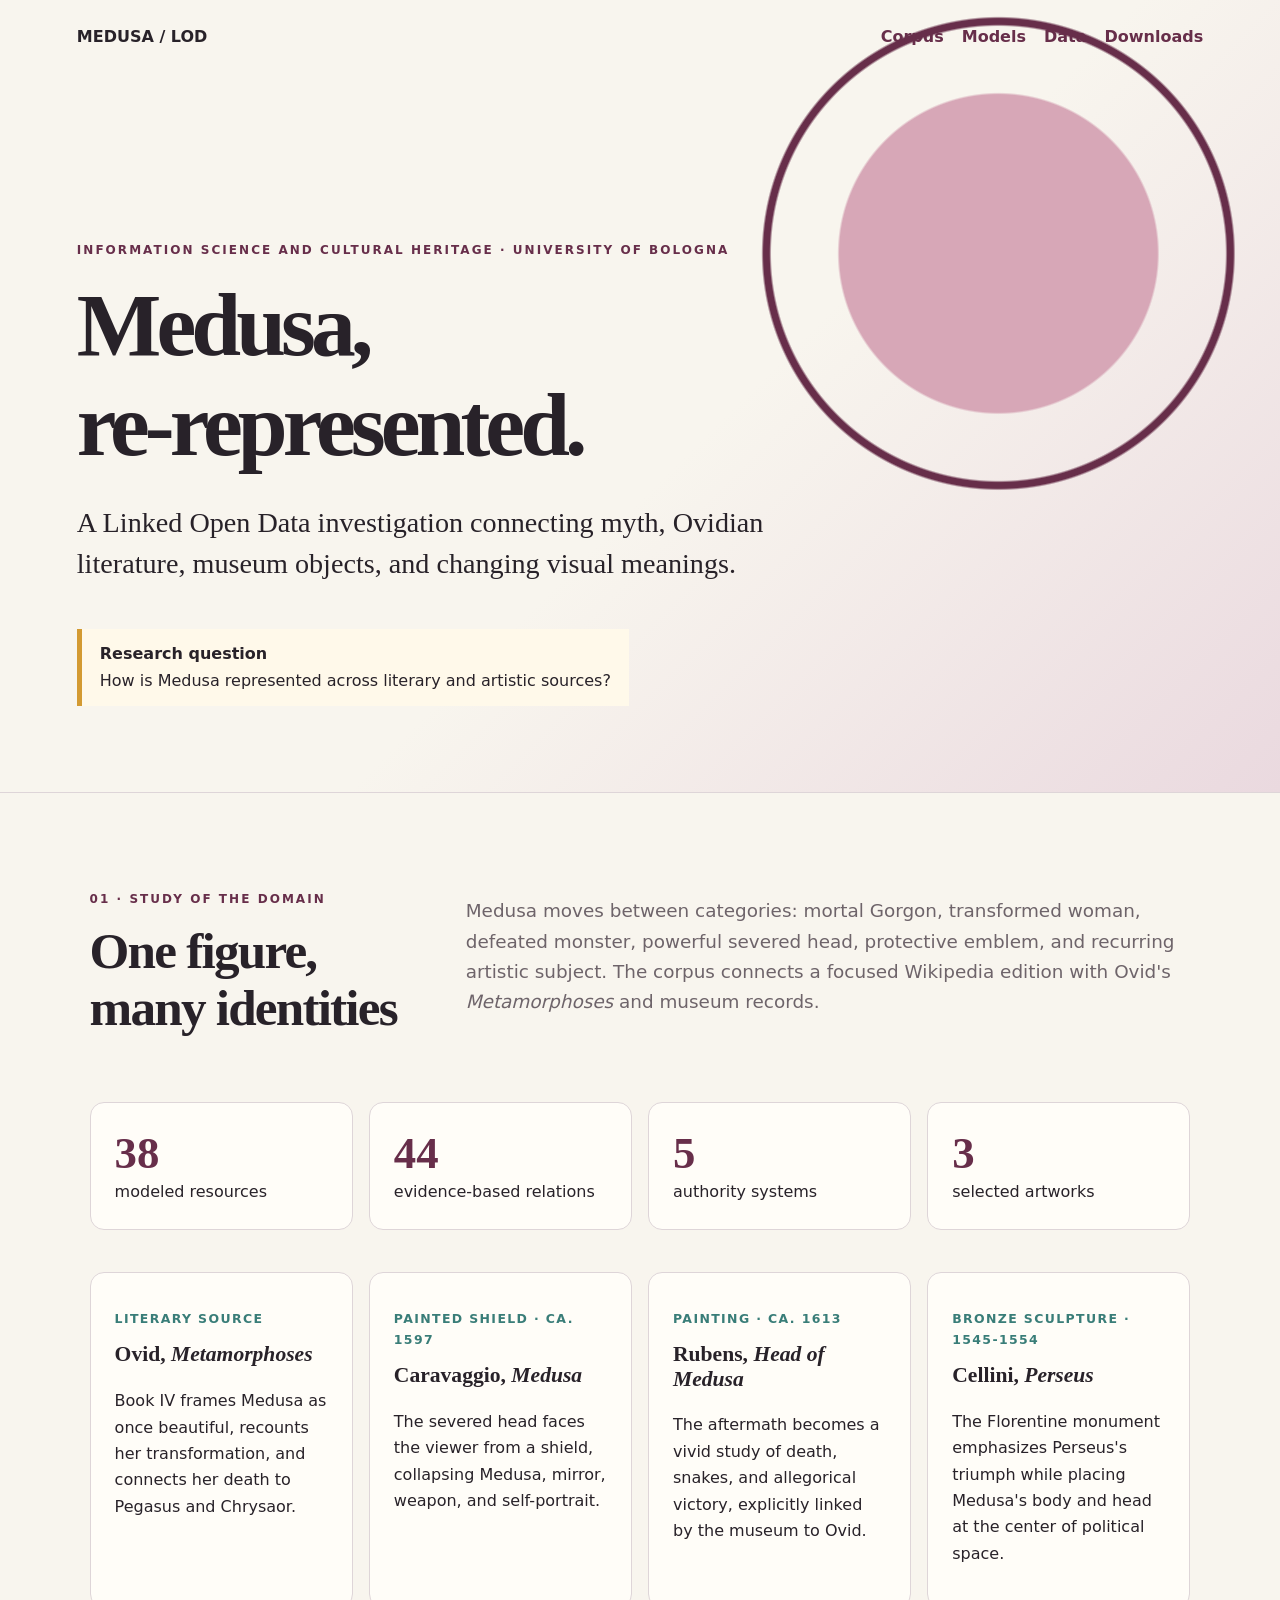
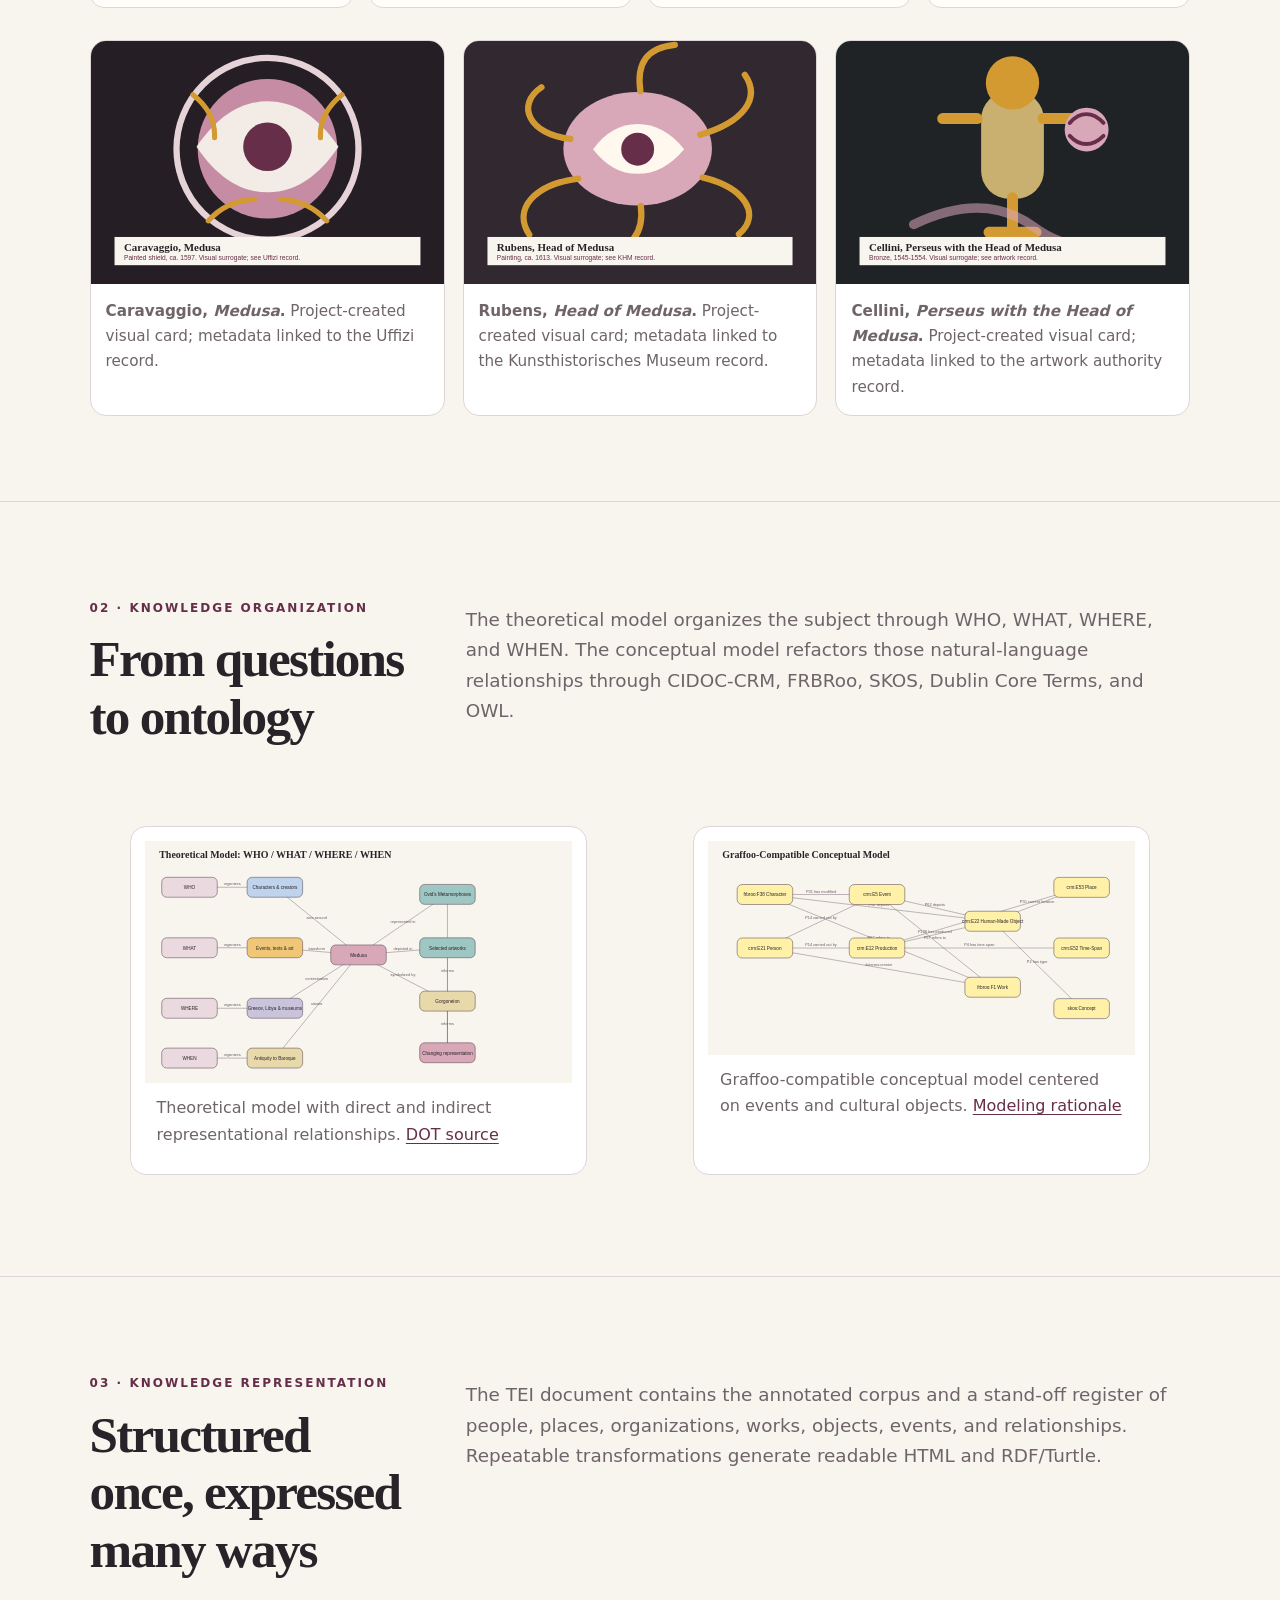
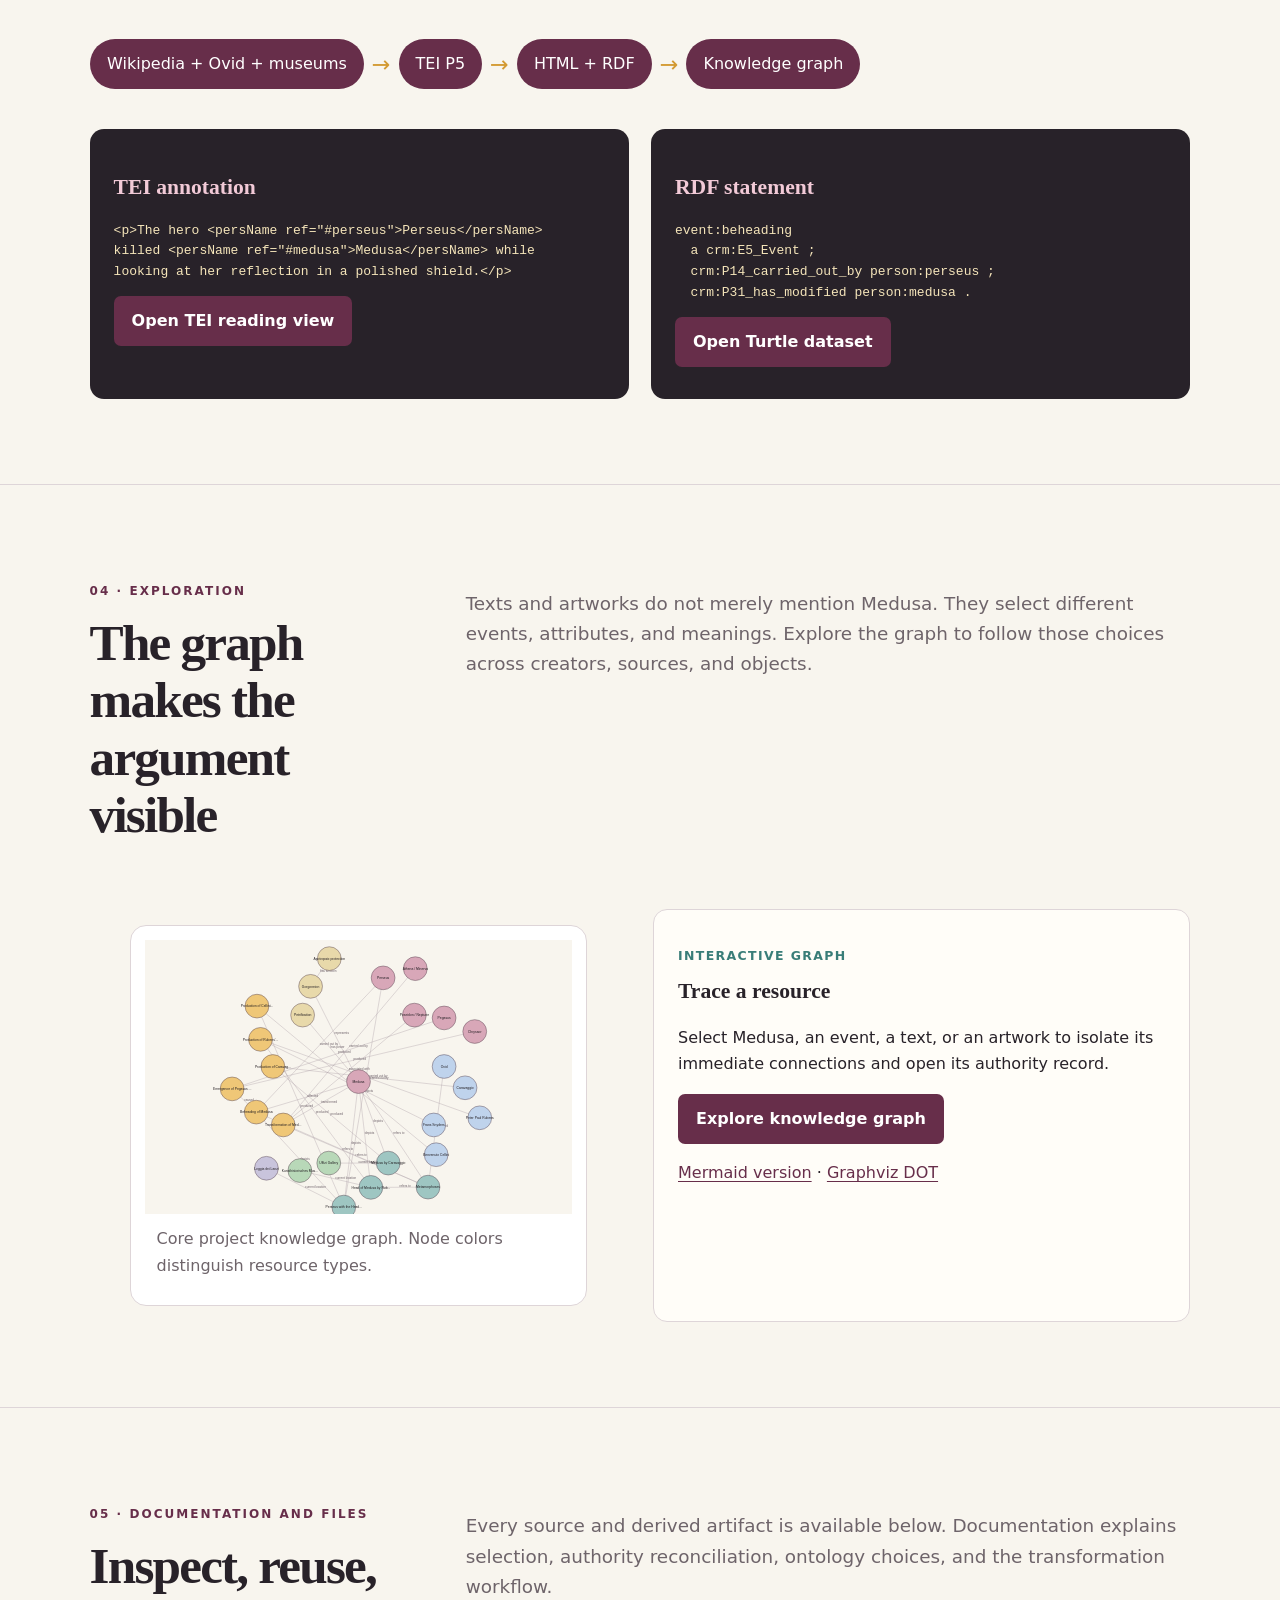
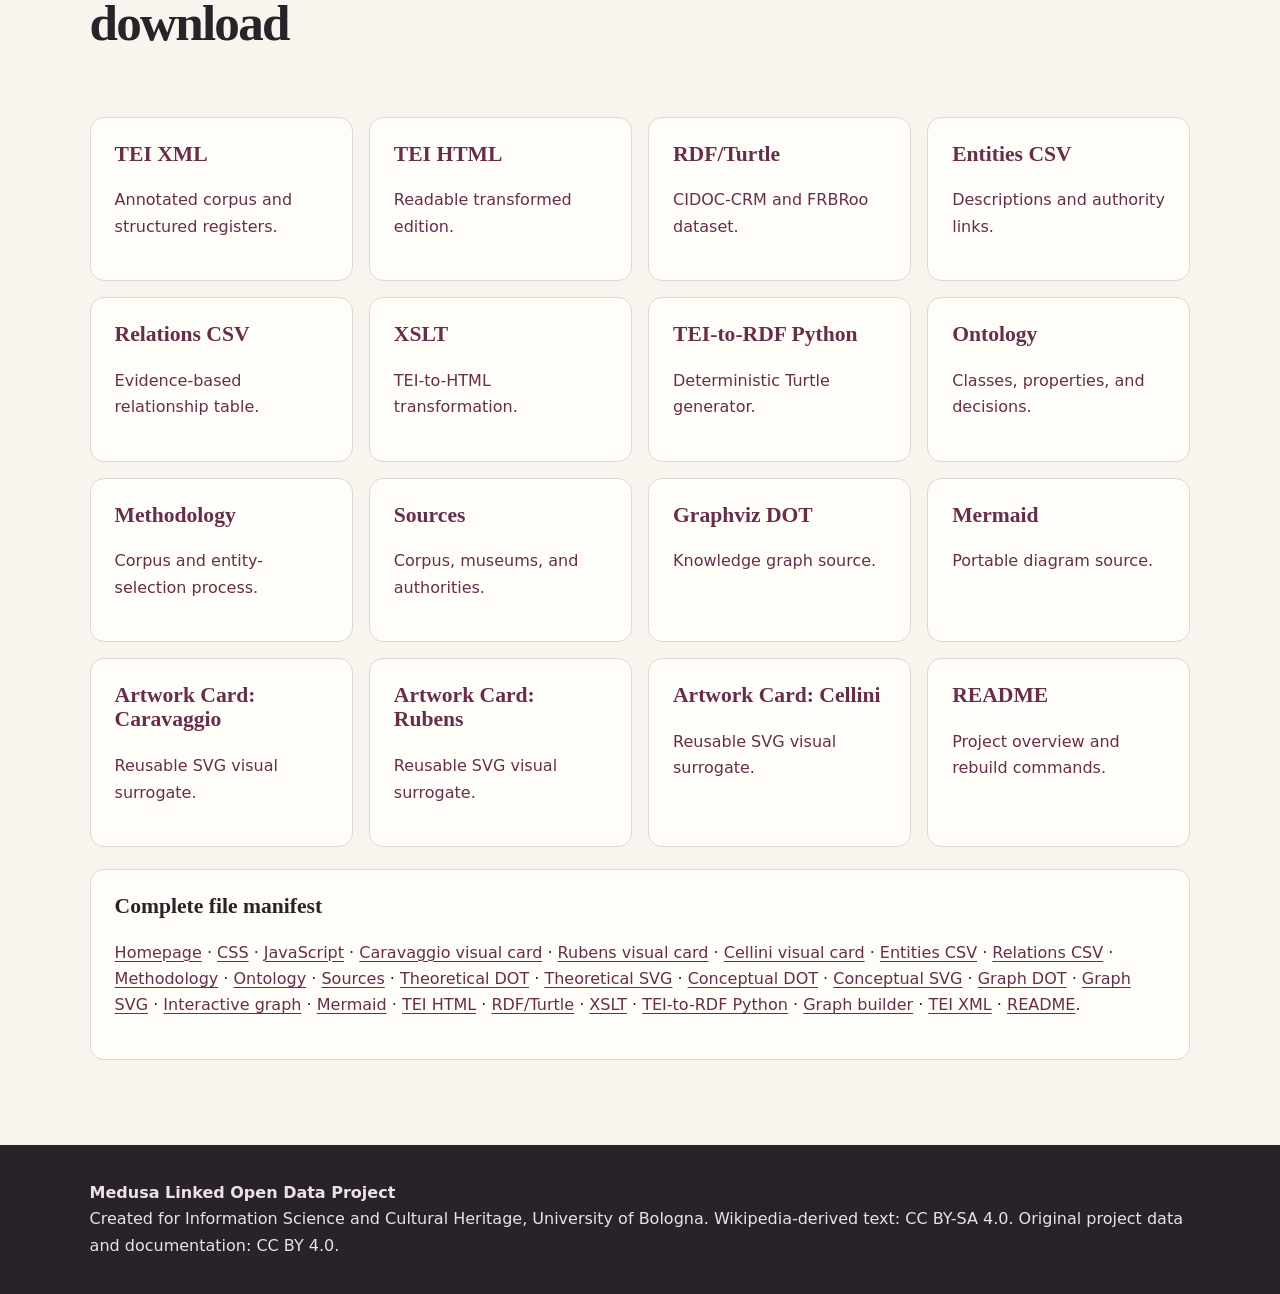
==== index.html @ 639ff709 "Medusa Project" ====
<!doctype html>
<html lang="en">
<head><meta charset="utf-8"><meta name="viewport" content="width=device-width,initial-scale=1"><meta name="description" content="A TEI and Linked Open Data study of Medusa across literature and art"><title>Medusa | A Linked Open Data Project</title><link rel="stylesheet" href="assets/css/style.css"><style>@media(max-width:850px){.hero{background:linear-gradient(135deg,#f8f5ee 58%,#ead9df)!important}}</style></head>
<body>
<header class="hero">
  <div class="topbar"><strong>MEDUSA / LOD</strong><nav><a href="#corpus">Corpus</a><a href="#models">Models</a><a href="#data">Data</a><a href="#downloads">Downloads</a></nav></div>
  <div class="hero-copy"><p class="eyebrow">Information Science and Cultural Heritage · University of Bologna</p><h1>Medusa,<br>re-represented.</h1><p class="lede">A Linked Open Data investigation connecting myth, Ovidian literature, museum objects, and changing visual meanings.</p><p class="research"><strong>Research question</strong><br>How is Medusa represented across literary and artistic sources?</p></div>
</header>
<main>
<section id="corpus">
  <div class="section-head"><div><p class="eyebrow">01 · Study of the domain</p><h2>One figure, many identities</h2></div><p>Medusa moves between categories: mortal Gorgon, transformed woman, defeated monster, powerful severed head, protective emblem, and recurring artistic subject. The corpus connects a focused Wikipedia edition with Ovid's <em>Metamorphoses</em> and museum records.</p></div>
  <div class="stats"><div class="stat"><strong data-count="38">38</strong>modeled resources</div><div class="stat"><strong data-count="44">44</strong>evidence-based relations</div><div class="stat"><strong data-count="5">5</strong>authority systems</div><div class="stat"><strong data-count="3">3</strong>selected artworks</div></div>
  <div class="cards">
    <article class="card"><p class="type">Literary source</p><h3>Ovid, <em>Metamorphoses</em></h3><p>Book IV frames Medusa as once beautiful, recounts her transformation, and connects her death to Pegasus and Chrysaor.</p></article>
    <article class="card"><p class="type">Painted shield · ca. 1597</p><h3>Caravaggio, <em>Medusa</em></h3><p>The severed head faces the viewer from a shield, collapsing Medusa, mirror, weapon, and self-portrait.</p></article>
    <article class="card"><p class="type">Painting · ca. 1613</p><h3>Rubens, <em>Head of Medusa</em></h3><p>The aftermath becomes a vivid study of death, snakes, and allegorical victory, explicitly linked by the museum to Ovid.</p></article>
    <article class="card"><p class="type">Bronze sculpture · 1545-1554</p><h3>Cellini, <em>Perseus</em></h3><p>The Florentine monument emphasizes Perseus's triumph while placing Medusa's body and head at the center of political space.</p></article>
  </div>
  <div class="gallery">
    <figure><img src="assets/images/caravaggio-medusa-card.svg" alt="Visual record card for Caravaggio's Medusa"><figcaption><strong>Caravaggio, <em>Medusa</em>.</strong> Project-created visual card; metadata linked to the Uffizi record.</figcaption></figure>
    <figure><img src="assets/images/rubens-medusa-card.svg" alt="Visual record card for Rubens' Head of Medusa"><figcaption><strong>Rubens, <em>Head of Medusa</em>.</strong> Project-created visual card; metadata linked to the Kunsthistorisches Museum record.</figcaption></figure>
    <figure><img src="assets/images/cellini-perseus-card.svg" alt="Visual record card for Cellini's Perseus"><figcaption><strong>Cellini, <em>Perseus with the Head of Medusa</em>.</strong> Project-created visual card; metadata linked to the artwork authority record.</figcaption></figure>
  </div>
</section>
<section id="models">
  <div class="section-head"><div><p class="eyebrow">02 · Knowledge organization</p><h2>From questions to ontology</h2></div><p>The theoretical model organizes the subject through WHO, WHAT, WHERE, and WHEN. The conceptual model refactors those natural-language relationships through CIDOC-CRM, FRBRoo, SKOS, Dublin Core Terms, and OWL.</p></div>
  <div class="model-grid"><figure class="model"><img src="graphs/theoretical-model.svg" alt="Theoretical model"><figcaption>Theoretical model with direct and indirect representational relationships. <a href="graphs/theoretical-model.dot">DOT source</a></figcaption></figure><figure class="model"><img src="graphs/conceptual-model.svg" alt="Conceptual model"><figcaption>Graffoo-compatible conceptual model centered on events and cultural objects. <a href="docs/ontology.md">Modeling rationale</a></figcaption></figure></div>
</section>
<section id="data">
  <div class="section-head"><div><p class="eyebrow">03 · Knowledge representation</p><h2>Structured once, expressed many ways</h2></div><p>The TEI document contains the annotated corpus and a stand-off register of people, places, organizations, works, objects, events, and relationships. Repeatable transformations generate readable HTML and RDF/Turtle.</p></div>
  <div class="pipeline"><span>Wikipedia + Ovid + museums</span><i>→</i><span>TEI P5</span><i>→</i><span>HTML + RDF</span><i>→</i><span>Knowledge graph</span></div>
  <div class="viewer-grid"><article class="viewer"><h3>TEI annotation</h3><pre>&lt;p&gt;The hero &lt;persName ref="#perseus"&gt;Perseus&lt;/persName&gt;
killed &lt;persName ref="#medusa"&gt;Medusa&lt;/persName&gt; while
looking at her reflection in a polished shield.&lt;/p&gt;</pre><a class="cta" href="html/medusa.html">Open TEI reading view</a></article><article class="viewer"><h3>RDF statement</h3><pre>event:beheading
  a crm:E5_Event ;
  crm:P14_carried_out_by person:perseus ;
  crm:P31_has_modified person:medusa .</pre><a class="cta" href="rdf/medusa.ttl">Open Turtle dataset</a></article></div>
</section>
<section id="graph">
  <div class="section-head"><div><p class="eyebrow">04 · Exploration</p><h2>The graph makes the argument visible</h2></div><p>Texts and artworks do not merely mention Medusa. They select different events, attributes, and meanings. Explore the graph to follow those choices across creators, sources, and objects.</p></div>
  <div class="model-grid"><figure class="model"><img src="graphs/graph.svg" alt="Medusa project knowledge graph"><figcaption>Core project knowledge graph. Node colors distinguish resource types.</figcaption></figure><div class="card"><p class="type">Interactive graph</p><h3>Trace a resource</h3><p>Select Medusa, an event, a text, or an artwork to isolate its immediate connections and open its authority record.</p><a class="cta" href="graphs/graph.html">Explore knowledge graph</a><p><a href="graphs/mermaid.md">Mermaid version</a> · <a href="graphs/graph.dot">Graphviz DOT</a></p></div></div>
</section>
<section id="downloads">
  <div class="section-head"><div><p class="eyebrow">05 · Documentation and files</p><h2>Inspect, reuse, download</h2></div><p>Every source and derived artifact is available below. Documentation explains selection, authority reconciliation, ontology choices, and the transformation workflow.</p></div>
  <div class="downloads">
    <a class="download" href="xml/medusa.xml"><h3>TEI XML</h3><p>Annotated corpus and structured registers.</p></a>
    <a class="download" href="html/medusa.html"><h3>TEI HTML</h3><p>Readable transformed edition.</p></a>
    <a class="download" href="rdf/medusa.ttl"><h3>RDF/Turtle</h3><p>CIDOC-CRM and FRBRoo dataset.</p></a>
    <a class="download" href="data/entities.csv"><h3>Entities CSV</h3><p>Descriptions and authority links.</p></a>
    <a class="download" href="data/relations.csv"><h3>Relations CSV</h3><p>Evidence-based relationship table.</p></a>
    <a class="download" href="scripts/tei2html.xsl"><h3>XSLT</h3><p>TEI-to-HTML transformation.</p></a>
    <a class="download" href="scripts/tei2rdf.py"><h3>TEI-to-RDF Python</h3><p>Deterministic Turtle generator.</p></a>
    <a class="download" href="docs/ontology.md"><h3>Ontology</h3><p>Classes, properties, and decisions.</p></a>
    <a class="download" href="docs/methodology.md"><h3>Methodology</h3><p>Corpus and entity-selection process.</p></a>
    <a class="download" href="docs/sources.md"><h3>Sources</h3><p>Corpus, museums, and authorities.</p></a>
    <a class="download" href="graphs/graph.dot"><h3>Graphviz DOT</h3><p>Knowledge graph source.</p></a>
    <a class="download" href="graphs/mermaid.md"><h3>Mermaid</h3><p>Portable diagram source.</p></a>
    <a class="download" href="assets/images/caravaggio-medusa-card.svg"><h3>Artwork Card: Caravaggio</h3><p>Reusable SVG visual surrogate.</p></a>
    <a class="download" href="assets/images/rubens-medusa-card.svg"><h3>Artwork Card: Rubens</h3><p>Reusable SVG visual surrogate.</p></a>
    <a class="download" href="assets/images/cellini-perseus-card.svg"><h3>Artwork Card: Cellini</h3><p>Reusable SVG visual surrogate.</p></a>
    <a class="download" href="README.md"><h3>README</h3><p>Project overview and rebuild commands.</p></a>
  </div>
  <div class="card" style="max-width:1250px;margin:22px auto 0"><h3>Complete file manifest</h3><p>
    <a href="index.html">Homepage</a> ·
    <a href="assets/css/style.css">CSS</a> ·
    <a href="assets/js/site.js">JavaScript</a> ·
    <a href="assets/images/caravaggio-medusa-card.svg">Caravaggio visual card</a> ·
    <a href="assets/images/rubens-medusa-card.svg">Rubens visual card</a> ·
    <a href="assets/images/cellini-perseus-card.svg">Cellini visual card</a> ·
    <a href="data/entities.csv">Entities CSV</a> ·
    <a href="data/relations.csv">Relations CSV</a> ·
    <a href="docs/methodology.md">Methodology</a> ·
    <a href="docs/ontology.md">Ontology</a> ·
    <a href="docs/sources.md">Sources</a> ·
    <a href="graphs/theoretical-model.dot">Theoretical DOT</a> ·
    <a href="graphs/theoretical-model.svg">Theoretical SVG</a> ·
    <a href="graphs/conceptual-model.dot">Conceptual DOT</a> ·
    <a href="graphs/conceptual-model.svg">Conceptual SVG</a> ·
    <a href="graphs/graph.dot">Graph DOT</a> ·
    <a href="graphs/graph.svg">Graph SVG</a> ·
    <a href="graphs/graph.html">Interactive graph</a> ·
    <a href="graphs/mermaid.md">Mermaid</a> ·
    <a href="html/medusa.html">TEI HTML</a> ·
    <a href="rdf/medusa.ttl">RDF/Turtle</a> ·
    <a href="scripts/tei2html.xsl">XSLT</a> ·
    <a href="scripts/tei2rdf.py">TEI-to-RDF Python</a> ·
    <a href="scripts/build_graphs.py">Graph builder</a> ·
    <a href="xml/medusa.xml">TEI XML</a> ·
    <a href="README.md">README</a>.
  </p></div>
</section>
</main>
<footer><strong>Medusa Linked Open Data Project</strong><br>Created for Information Science and Cultural Heritage, University of Bologna. Wikipedia-derived text: CC BY-SA 4.0. Original project data and documentation: CC BY 4.0.</footer>
<script src="assets/js/site.js"></script>
</body></html>
---- assets/css/style.css ----
:root{--ink:#282229;--paper:#f8f5ee;--card:#fffdf8;--wine:#672e4a;--rose:#d8a7b8;--teal:#397d78;--gold:#d39a32;--line:#ded5d8;--muted:#6e646a}
*{box-sizing:border-box}html{scroll-behavior:smooth}body{margin:0;color:var(--ink);background:var(--paper);font:16px/1.65 system-ui,-apple-system,BlinkMacSystemFont,"Segoe UI",sans-serif}a{color:var(--wine);text-decoration-thickness:1px;text-underline-offset:3px}h1,h2,h3{font-family:Georgia,serif;line-height:1.12}h1{font-size:clamp(2.7rem,7vw,6.8rem);letter-spacing:-.055em;margin:.15em 0}h2{font-size:clamp(2rem,4vw,3.4rem);letter-spacing:-.035em;margin:0 0 .45em}h3{font-size:1.35rem}.eyebrow{text-transform:uppercase;letter-spacing:.17em;font-weight:750;font-size:.75rem;color:var(--wine)}
.hero{min-height:88vh;padding:24px max(24px,6vw) 70px;background:radial-gradient(circle at 78% 32%,#d7a7b7 0 14%,transparent 14.2%),radial-gradient(circle at 78% 32%,transparent 0 20%,#672e4a 20.2% 20.7%,transparent 20.9%),linear-gradient(135deg,#f8f5ee 55%,#ead9df);display:grid;grid-template-rows:auto 1fr}.topbar{display:flex;justify-content:space-between;gap:20px;align-items:center}.topbar nav{display:flex;gap:18px;flex-wrap:wrap}.topbar a{text-decoration:none;font-weight:650}.hero-copy{max-width:950px;align-self:end}.lede{font:clamp(1.15rem,2.2vw,1.8rem)/1.45 Georgia,serif;max-width:760px}.research{display:inline-block;border-left:5px solid var(--gold);padding:12px 18px;background:#fff9ea;max-width:720px}
main>section{padding:85px max(24px,7vw);border-top:1px solid var(--line)}.section-head{display:grid;grid-template-columns:minmax(180px,.45fr) 1fr;gap:50px;align-items:start;max-width:1250px;margin:auto}.section-head>p{font-size:1.15rem;color:var(--muted);max-width:720px}.stats,.cards,.downloads{display:grid;grid-template-columns:repeat(auto-fit,minmax(210px,1fr));gap:16px;max-width:1250px;margin:42px auto 0}.stat,.card,.download{background:var(--card);border:1px solid var(--line);padding:24px;border-radius:14px}.stat strong{display:block;font:700 2.8rem Georgia,serif;color:var(--wine)}.card h3,.download h3{margin-top:0}.card .type{color:var(--teal);font-weight:700;font-size:.78rem;text-transform:uppercase;letter-spacing:.11em}.download{text-decoration:none;transition:.2s transform,.2s border-color}.download:hover{transform:translateY(-3px);border-color:var(--wine)}
.gallery{display:grid;grid-template-columns:repeat(auto-fit,minmax(260px,1fr));gap:18px;max-width:1250px;margin:32px auto 0}.gallery figure{margin:0;background:white;border:1px solid var(--line);border-radius:16px;overflow:hidden}.gallery img{display:block;width:100%;height:auto}.gallery figcaption{padding:15px;color:var(--muted);font-size:.95rem}.model-grid{display:grid;grid-template-columns:1fr 1fr;gap:26px;max-width:1400px;margin:42px auto 0}.model{background:white;border:1px solid var(--line);padding:14px;border-radius:16px}.model img{display:block;width:100%;height:auto}.model figcaption{padding:12px;color:var(--muted)}.pipeline{display:flex;gap:8px;align-items:center;flex-wrap:wrap;max-width:1100px;margin:38px auto}.pipeline span{padding:12px 17px;background:var(--wine);color:white;border-radius:100px}.pipeline i{color:var(--gold);font-style:normal;font-size:1.4rem}
.viewer-grid{display:grid;grid-template-columns:1fr 1fr;gap:22px;max-width:1250px;margin:40px auto 0}.viewer{background:#282229;color:#f9f1f4;border-radius:14px;padding:24px;overflow:auto;min-height:270px}.viewer h3{color:#f2cad7}.viewer code,.viewer pre{font:13px/1.6 ui-monospace,SFMono-Regular,Menlo,monospace;white-space:pre-wrap;color:#f5e5ba}.cta{background:var(--wine);color:white!important;text-decoration:none;padding:12px 18px;border-radius:7px;display:inline-block;font-weight:700}.cta:hover{background:#4e2138}
footer{padding:35px max(24px,7vw);background:#282229;color:#eee0e6}.subhero,.graph-header{padding:32px max(24px,7vw);background:#ead9df}.subhero h1,.graph-header h1{font-size:clamp(2.5rem,6vw,5.5rem)}.reading{max-width:900px;margin:auto;padding:50px 24px}.reading article{margin:50px 0}.reading p{font-family:Georgia,serif;font-size:1.16rem}.legend{background:white;padding:16px;border:1px solid var(--line);border-radius:12px}.tag,.entity{padding:.1em .34em;border-radius:4px;text-decoration:none}.person{background:#e9cbd6}.place{background:#ddd8ec}.org{background:#d4ead4}.work{background:#d2e8e6}blockquote{margin:30px 0;padding:22px 28px;background:#fff9ea;border-left:5px solid var(--gold);font:1.25rem Georgia,serif}blockquote cite{display:block;margin-top:10px;font:14px system-ui;color:var(--muted)}
.graph-page{overflow-x:hidden}.graph-header h1{margin:.2em 0}.graph-header button{border:0;background:var(--wine);color:white;padding:10px 18px;border-radius:8px;font-weight:700}.graph-layout{display:grid;grid-template-columns:minmax(0,1fr) 310px;gap:0;min-height:70vh}.graph-canvas{overflow:auto;background:#f8f5ee}.graph-canvas svg{min-width:900px;width:100%;height:auto}#details{padding:26px;background:white;border-left:1px solid var(--line)}#details h2{font-size:2rem}
@media(max-width:850px){.topbar{align-items:flex-start;flex-direction:column}.hero{min-height:75vh;background:linear-gradient(135deg,#f8f5ee 58%,#ead9df)}.hero-copy{padding-top:42px}h1{font-size:clamp(2.8rem,15vw,4.2rem)}.section-head,.model-grid,.viewer-grid,.graph-layout{grid-template-columns:1fr}.graph-layout #details{border-left:0;border-top:1px solid var(--line)}main>section{padding-top:58px;padding-bottom:58px}}
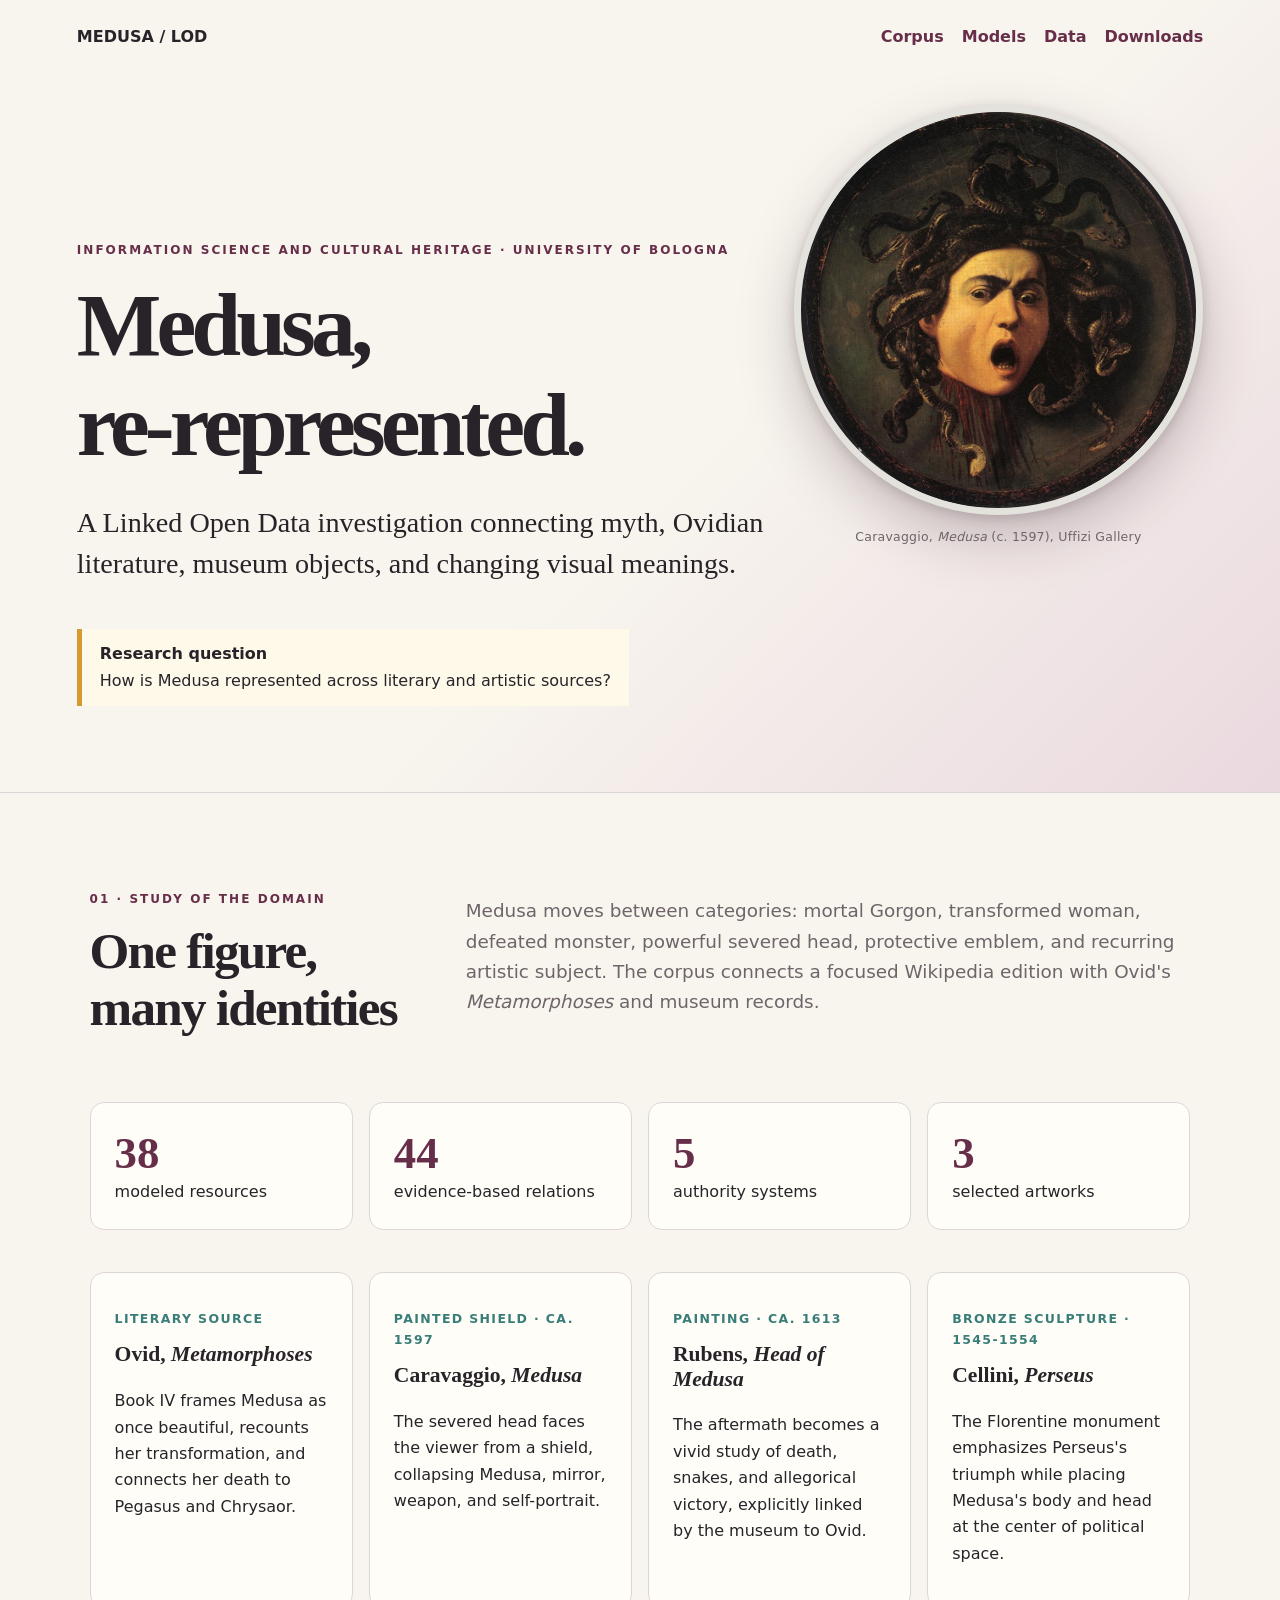
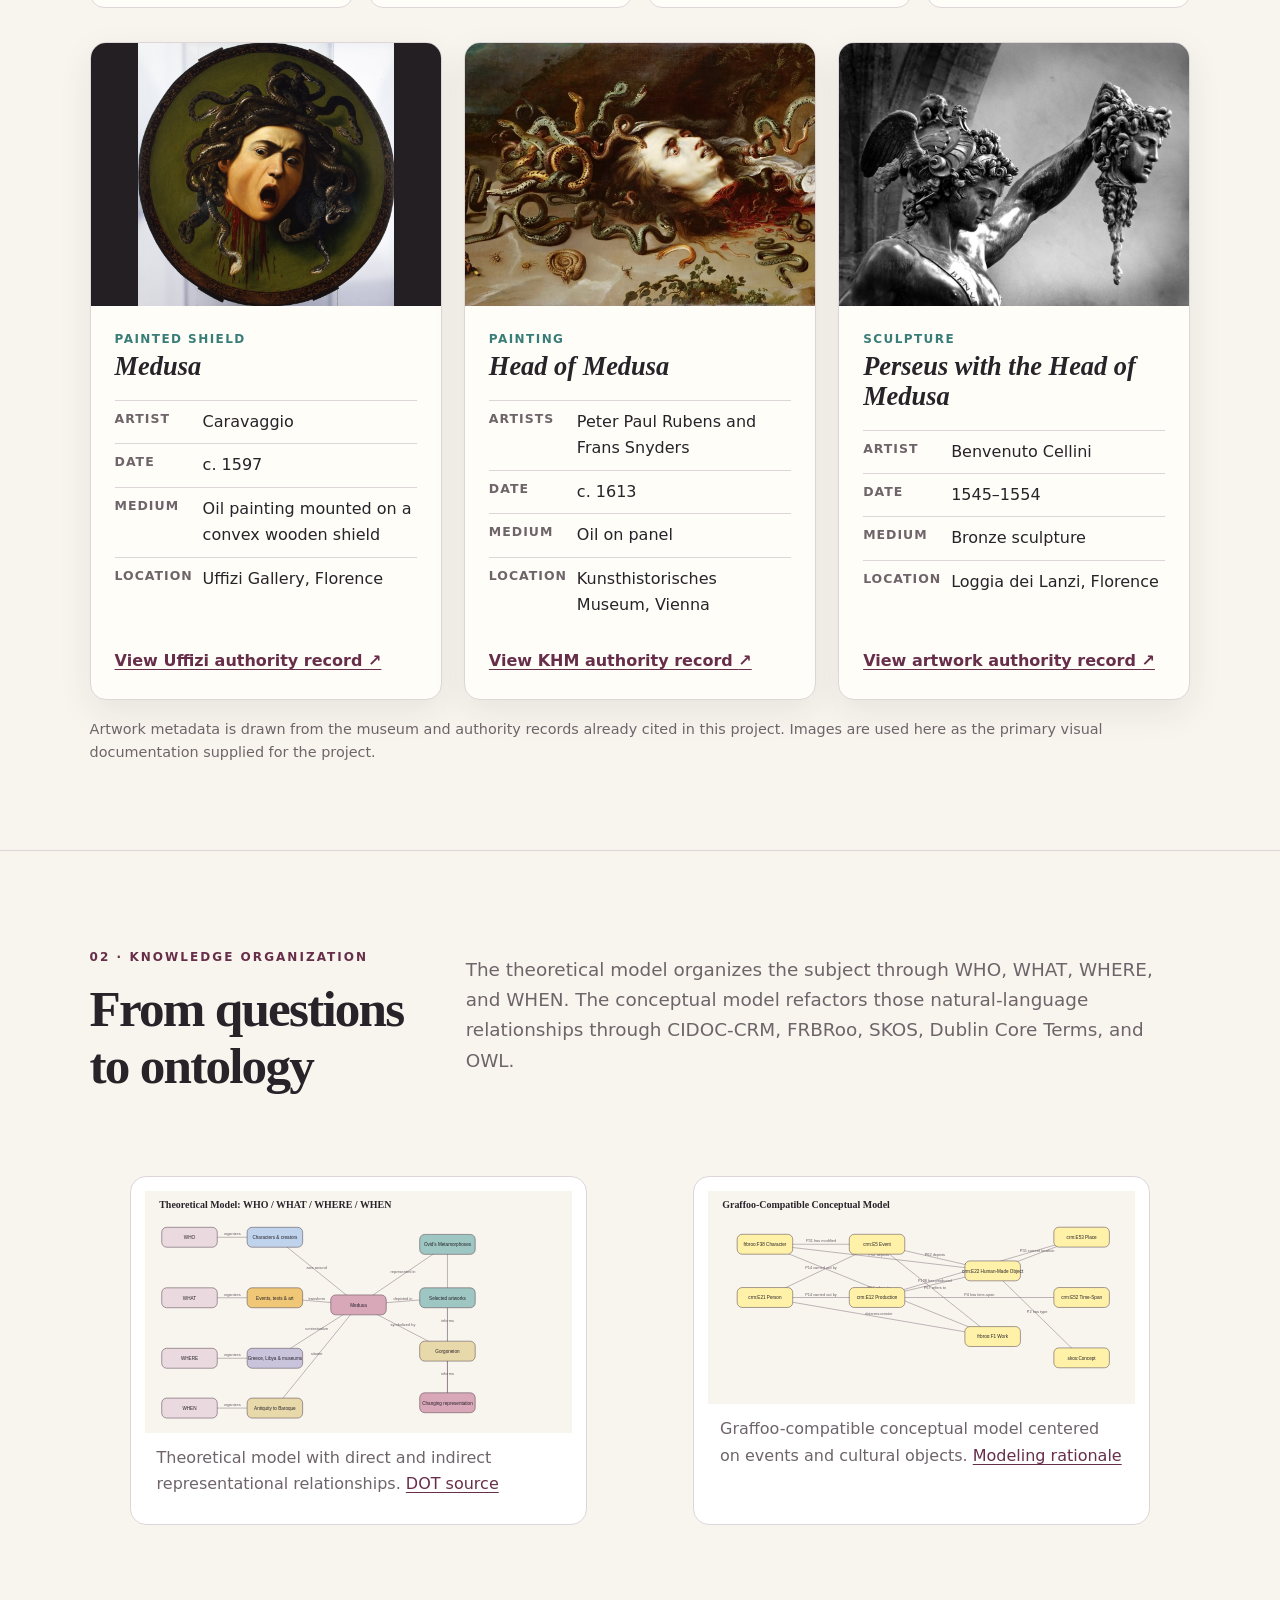
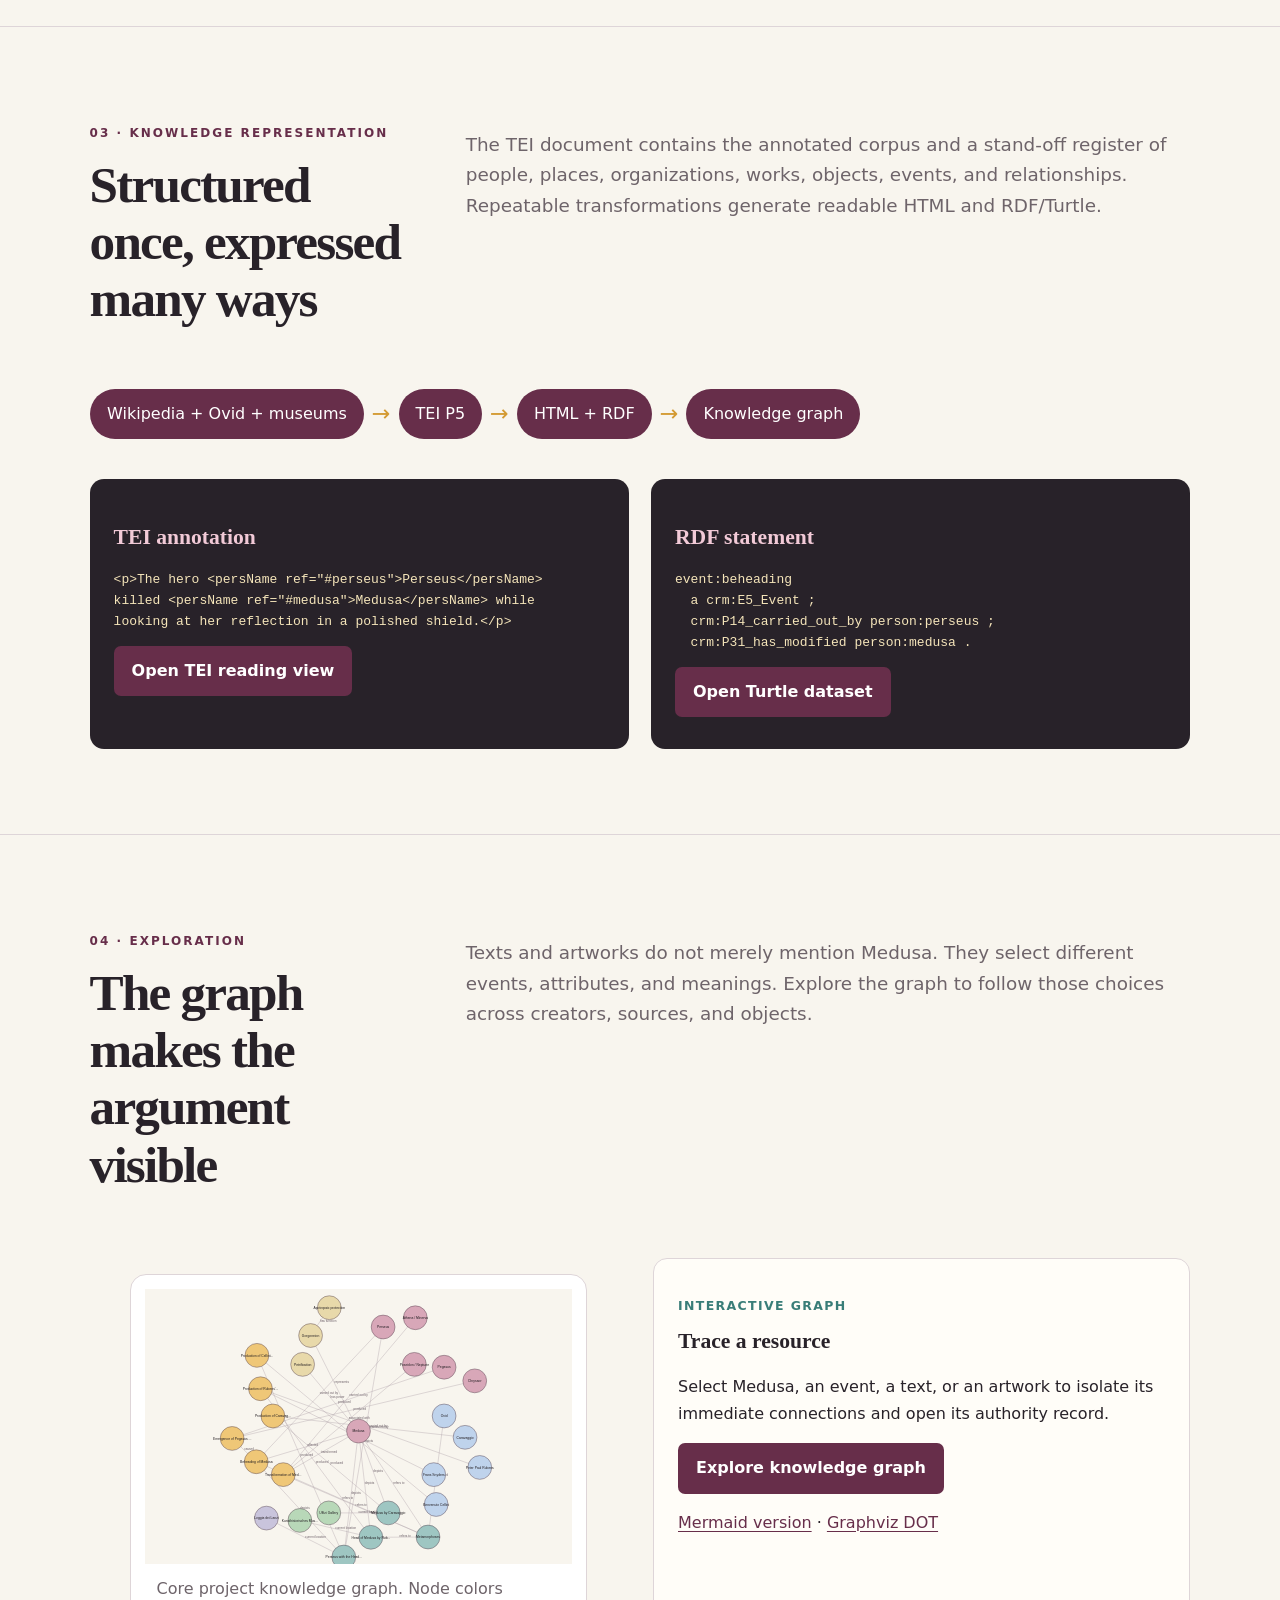
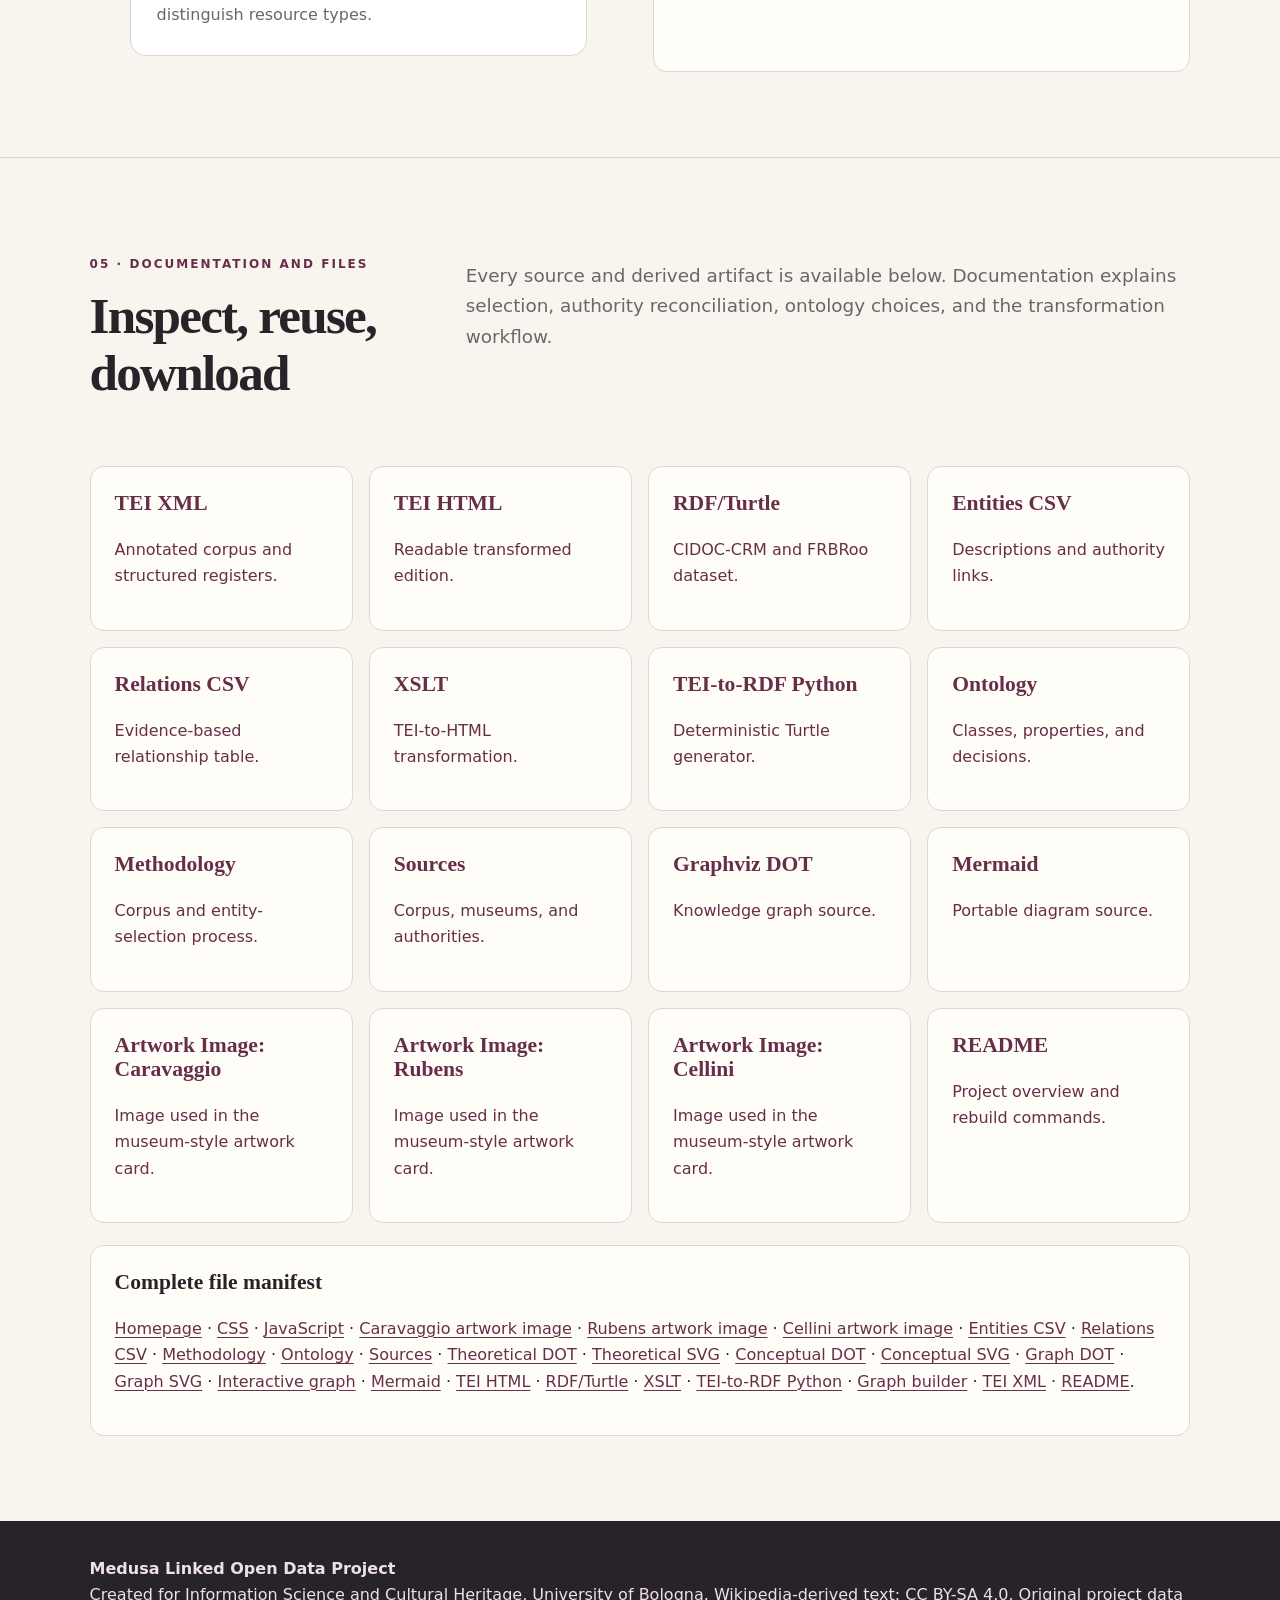
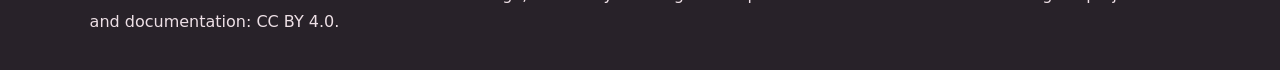
==== commit 2e26c591: "Add files via upload" ====
--- a/index.html
+++ b/index.html
@@ -1,10 +1,14 @@
 <!doctype html>
 <html lang="en">
-<head><meta charset="utf-8"><meta name="viewport" content="width=device-width,initial-scale=1"><meta name="description" content="A TEI and Linked Open Data study of Medusa across literature and art"><title>Medusa | A Linked Open Data Project</title><link rel="stylesheet" href="assets/css/style.css"><style>@media(max-width:850px){.hero{background:linear-gradient(135deg,#f8f5ee 58%,#ead9df)!important}}</style></head>
+<head><meta charset="utf-8"><meta name="viewport" content="width=device-width,initial-scale=1"><meta name="description" content="A TEI and Linked Open Data study of Medusa across literature and art"><title>Medusa | A Linked Open Data Project</title><link rel="stylesheet" href="assets/css/style.css"></head>
 <body>
 <header class="hero">
   <div class="topbar"><strong>MEDUSA / LOD</strong><nav><a href="#corpus">Corpus</a><a href="#models">Models</a><a href="#data">Data</a><a href="#downloads">Downloads</a></nav></div>
   <div class="hero-copy"><p class="eyebrow">Information Science and Cultural Heritage · University of Bologna</p><h1>Medusa,<br>re-represented.</h1><p class="lede">A Linked Open Data investigation connecting myth, Ovidian literature, museum objects, and changing visual meanings.</p><p class="research"><strong>Research question</strong><br>How is Medusa represented across literary and artistic sources?</p></div>
+  <figure class="hero-artwork">
+    <div class="hero-artwork-frame"><img src="assets/images/caravaggio-medusa-hero.png" alt="Caravaggio's Medusa, painted on a circular shield"></div>
+    <figcaption>Caravaggio, <em>Medusa</em> (c. 1597), Uffizi Gallery</figcaption>
+  </figure>
 </header>
 <main>
 <section id="corpus">
@@ -16,11 +20,51 @@
     <article class="card"><p class="type">Painting · ca. 1613</p><h3>Rubens, <em>Head of Medusa</em></h3><p>The aftermath becomes a vivid study of death, snakes, and allegorical victory, explicitly linked by the museum to Ovid.</p></article>
     <article class="card"><p class="type">Bronze sculpture · 1545-1554</p><h3>Cellini, <em>Perseus</em></h3><p>The Florentine monument emphasizes Perseus's triumph while placing Medusa's body and head at the center of political space.</p></article>
   </div>
-  <div class="gallery">
-    <figure><img src="assets/images/caravaggio-medusa-card.svg" alt="Visual record card for Caravaggio's Medusa"><figcaption><strong>Caravaggio, <em>Medusa</em>.</strong> Project-created visual card; metadata linked to the Uffizi record.</figcaption></figure>
-    <figure><img src="assets/images/rubens-medusa-card.svg" alt="Visual record card for Rubens' Head of Medusa"><figcaption><strong>Rubens, <em>Head of Medusa</em>.</strong> Project-created visual card; metadata linked to the Kunsthistorisches Museum record.</figcaption></figure>
-    <figure><img src="assets/images/cellini-perseus-card.svg" alt="Visual record card for Cellini's Perseus"><figcaption><strong>Cellini, <em>Perseus with the Head of Medusa</em>.</strong> Project-created visual card; metadata linked to the artwork authority record.</figcaption></figure>
+  <div class="artwork-gallery" aria-label="Selected artworks">
+    <article class="artwork-card">
+      <div class="artwork-image artwork-image-portrait"><img src="assets/images/caravaggio-medusa.jpg" alt="Caravaggio's Medusa painted on a shield" loading="lazy"></div>
+      <div class="artwork-meta">
+        <p class="type">Painted shield</p>
+        <h3><em>Medusa</em></h3>
+        <dl>
+          <div><dt>Artist</dt><dd>Caravaggio</dd></div>
+          <div><dt>Date</dt><dd>c. 1597</dd></div>
+          <div><dt>Medium</dt><dd>Oil painting mounted on a convex wooden shield</dd></div>
+          <div><dt>Location</dt><dd>Uffizi Gallery, Florence</dd></div>
+        </dl>
+        <a class="record-link" href="https://www.uffizi.it/en/artworks/medusa" target="_blank" rel="noopener">View Uffizi authority record <span aria-hidden="true">↗</span></a>
+      </div>
+    </article>
+    <article class="artwork-card">
+      <div class="artwork-image artwork-image-landscape"><img src="assets/images/rubens-head-of-medusa.jpg" alt="Head of Medusa by Peter Paul Rubens and Frans Snyders" loading="lazy"></div>
+      <div class="artwork-meta">
+        <p class="type">Painting</p>
+        <h3><em>Head of Medusa</em></h3>
+        <dl>
+          <div><dt>Artists</dt><dd>Peter Paul Rubens and Frans Snyders</dd></div>
+          <div><dt>Date</dt><dd>c. 1613</dd></div>
+          <div><dt>Medium</dt><dd>Oil on panel</dd></div>
+          <div><dt>Location</dt><dd>Kunsthistorisches Museum, Vienna</dd></div>
+        </dl>
+        <a class="record-link" href="https://www.khm.at/kunstwerke/haupt-der-medusa-1626" target="_blank" rel="noopener">View KHM authority record <span aria-hidden="true">↗</span></a>
+      </div>
+    </article>
+    <article class="artwork-card">
+      <div class="artwork-image artwork-image-landscape"><img src="assets/images/cellini-perseus-medusa.jpg" alt="Benvenuto Cellini's Perseus holding the head of Medusa" loading="lazy"></div>
+      <div class="artwork-meta">
+        <p class="type">Sculpture</p>
+        <h3><em>Perseus with the Head of Medusa</em></h3>
+        <dl>
+          <div><dt>Artist</dt><dd>Benvenuto Cellini</dd></div>
+          <div><dt>Date</dt><dd>1545–1554</dd></div>
+          <div><dt>Medium</dt><dd>Bronze sculpture</dd></div>
+          <div><dt>Location</dt><dd>Loggia dei Lanzi, Florence</dd></div>
+        </dl>
+        <a class="record-link" href="https://www.wikidata.org/entity/Q1451651" target="_blank" rel="noopener">View artwork authority record <span aria-hidden="true">↗</span></a>
+      </div>
+    </article>
   </div>
+  <p class="metadata-note">Artwork metadata is drawn from the museum and authority records already cited in this project. Images are used here as the primary visual documentation supplied for the project.</p>
 </section>
 <section id="models">
   <div class="section-head"><div><p class="eyebrow">02 · Knowledge organization</p><h2>From questions to ontology</h2></div><p>The theoretical model organizes the subject through WHO, WHAT, WHERE, and WHEN. The conceptual model refactors those natural-language relationships through CIDOC-CRM, FRBRoo, SKOS, Dublin Core Terms, and OWL.</p></div>
@@ -55,18 +99,18 @@
     <a class="download" href="docs/sources.md"><h3>Sources</h3><p>Corpus, museums, and authorities.</p></a>
     <a class="download" href="graphs/graph.dot"><h3>Graphviz DOT</h3><p>Knowledge graph source.</p></a>
     <a class="download" href="graphs/mermaid.md"><h3>Mermaid</h3><p>Portable diagram source.</p></a>
-    <a class="download" href="assets/images/caravaggio-medusa-card.svg"><h3>Artwork Card: Caravaggio</h3><p>Reusable SVG visual surrogate.</p></a>
-    <a class="download" href="assets/images/rubens-medusa-card.svg"><h3>Artwork Card: Rubens</h3><p>Reusable SVG visual surrogate.</p></a>
-    <a class="download" href="assets/images/cellini-perseus-card.svg"><h3>Artwork Card: Cellini</h3><p>Reusable SVG visual surrogate.</p></a>
+    <a class="download" href="assets/images/caravaggio-medusa.jpg"><h3>Artwork Image: Caravaggio</h3><p>Image used in the museum-style artwork card.</p></a>
+    <a class="download" href="assets/images/rubens-head-of-medusa.jpg"><h3>Artwork Image: Rubens</h3><p>Image used in the museum-style artwork card.</p></a>
+    <a class="download" href="assets/images/cellini-perseus-medusa.jpg"><h3>Artwork Image: Cellini</h3><p>Image used in the museum-style artwork card.</p></a>
     <a class="download" href="README.md"><h3>README</h3><p>Project overview and rebuild commands.</p></a>
   </div>
   <div class="card" style="max-width:1250px;margin:22px auto 0"><h3>Complete file manifest</h3><p>
     <a href="index.html">Homepage</a> ·
     <a href="assets/css/style.css">CSS</a> ·
     <a href="assets/js/site.js">JavaScript</a> ·
-    <a href="assets/images/caravaggio-medusa-card.svg">Caravaggio visual card</a> ·
-    <a href="assets/images/rubens-medusa-card.svg">Rubens visual card</a> ·
-    <a href="assets/images/cellini-perseus-card.svg">Cellini visual card</a> ·
+    <a href="assets/images/caravaggio-medusa.jpg">Caravaggio artwork image</a> ·
+    <a href="assets/images/rubens-head-of-medusa.jpg">Rubens artwork image</a> ·
+    <a href="assets/images/cellini-perseus-medusa.jpg">Cellini artwork image</a> ·
     <a href="data/entities.csv">Entities CSV</a> ·
     <a href="data/relations.csv">Relations CSV</a> ·
     <a href="docs/methodology.md">Methodology</a> ·
--- a/assets/css/style.css
+++ b/assets/css/style.css
@@ -1,9 +1,9 @@
 :root{--ink:#282229;--paper:#f8f5ee;--card:#fffdf8;--wine:#672e4a;--rose:#d8a7b8;--teal:#397d78;--gold:#d39a32;--line:#ded5d8;--muted:#6e646a}
 *{box-sizing:border-box}html{scroll-behavior:smooth}body{margin:0;color:var(--ink);background:var(--paper);font:16px/1.65 system-ui,-apple-system,BlinkMacSystemFont,"Segoe UI",sans-serif}a{color:var(--wine);text-decoration-thickness:1px;text-underline-offset:3px}h1,h2,h3{font-family:Georgia,serif;line-height:1.12}h1{font-size:clamp(2.7rem,7vw,6.8rem);letter-spacing:-.055em;margin:.15em 0}h2{font-size:clamp(2rem,4vw,3.4rem);letter-spacing:-.035em;margin:0 0 .45em}h3{font-size:1.35rem}.eyebrow{text-transform:uppercase;letter-spacing:.17em;font-weight:750;font-size:.75rem;color:var(--wine)}
-.hero{min-height:88vh;padding:24px max(24px,6vw) 70px;background:radial-gradient(circle at 78% 32%,#d7a7b7 0 14%,transparent 14.2%),radial-gradient(circle at 78% 32%,transparent 0 20%,#672e4a 20.2% 20.7%,transparent 20.9%),linear-gradient(135deg,#f8f5ee 55%,#ead9df);display:grid;grid-template-rows:auto 1fr}.topbar{display:flex;justify-content:space-between;gap:20px;align-items:center}.topbar nav{display:flex;gap:18px;flex-wrap:wrap}.topbar a{text-decoration:none;font-weight:650}.hero-copy{max-width:950px;align-self:end}.lede{font:clamp(1.15rem,2.2vw,1.8rem)/1.45 Georgia,serif;max-width:760px}.research{display:inline-block;border-left:5px solid var(--gold);padding:12px 18px;background:#fff9ea;max-width:720px}
+.hero{position:relative;isolation:isolate;overflow:hidden;min-height:88vh;padding:24px max(24px,6vw) 70px;background:linear-gradient(135deg,#f8f5ee 55%,#ead9df);display:grid;grid-template-rows:auto 1fr}.topbar{position:relative;z-index:2;display:flex;justify-content:space-between;gap:20px;align-items:center}.topbar nav{display:flex;gap:18px;flex-wrap:wrap}.topbar a{text-decoration:none;font-weight:650}.hero-copy{position:relative;z-index:1;width:min(58vw,850px);align-self:end}.hero-artwork{position:absolute;z-index:0;top:105px;right:max(24px,6vw);width:clamp(285px,32vw,455px);margin:0;text-align:center}.hero-artwork-frame{aspect-ratio:1;overflow:hidden;border:7px solid rgba(255,253,248,.88);border-radius:50%;background:#231f22;box-shadow:0 22px 55px rgba(55,31,43,.25),0 3px 12px rgba(55,31,43,.18)}.hero-artwork img{display:block;width:100%;height:100%;border-radius:50%;object-fit:cover}.hero-artwork figcaption{max-width:360px;margin:12px auto 0;color:var(--muted);font-size:.78rem;letter-spacing:.02em}.lede{font:clamp(1.15rem,2.2vw,1.8rem)/1.45 Georgia,serif;max-width:760px}.research{display:inline-block;border-left:5px solid var(--gold);padding:12px 18px;background:#fff9ea;max-width:720px}
 main>section{padding:85px max(24px,7vw);border-top:1px solid var(--line)}.section-head{display:grid;grid-template-columns:minmax(180px,.45fr) 1fr;gap:50px;align-items:start;max-width:1250px;margin:auto}.section-head>p{font-size:1.15rem;color:var(--muted);max-width:720px}.stats,.cards,.downloads{display:grid;grid-template-columns:repeat(auto-fit,minmax(210px,1fr));gap:16px;max-width:1250px;margin:42px auto 0}.stat,.card,.download{background:var(--card);border:1px solid var(--line);padding:24px;border-radius:14px}.stat strong{display:block;font:700 2.8rem Georgia,serif;color:var(--wine)}.card h3,.download h3{margin-top:0}.card .type{color:var(--teal);font-weight:700;font-size:.78rem;text-transform:uppercase;letter-spacing:.11em}.download{text-decoration:none;transition:.2s transform,.2s border-color}.download:hover{transform:translateY(-3px);border-color:var(--wine)}
-.gallery{display:grid;grid-template-columns:repeat(auto-fit,minmax(260px,1fr));gap:18px;max-width:1250px;margin:32px auto 0}.gallery figure{margin:0;background:white;border:1px solid var(--line);border-radius:16px;overflow:hidden}.gallery img{display:block;width:100%;height:auto}.gallery figcaption{padding:15px;color:var(--muted);font-size:.95rem}.model-grid{display:grid;grid-template-columns:1fr 1fr;gap:26px;max-width:1400px;margin:42px auto 0}.model{background:white;border:1px solid var(--line);padding:14px;border-radius:16px}.model img{display:block;width:100%;height:auto}.model figcaption{padding:12px;color:var(--muted)}.pipeline{display:flex;gap:8px;align-items:center;flex-wrap:wrap;max-width:1100px;margin:38px auto}.pipeline span{padding:12px 17px;background:var(--wine);color:white;border-radius:100px}.pipeline i{color:var(--gold);font-style:normal;font-size:1.4rem}
+.artwork-gallery{display:grid;grid-template-columns:repeat(3,minmax(0,1fr));gap:22px;max-width:1250px;margin:34px auto 0}.artwork-card{display:flex;flex-direction:column;min-width:0;background:var(--card);border:1px solid var(--line);border-radius:16px;overflow:hidden;box-shadow:0 12px 34px rgba(40,34,41,.08)}.artwork-image{position:relative;overflow:hidden;background:#231f22;aspect-ratio:4/3}.artwork-image img{display:block;width:100%;height:100%;object-fit:cover;transition:transform .35s ease}.artwork-card:hover .artwork-image img{transform:scale(1.025)}.artwork-image-portrait img{object-fit:contain;object-position:center}.artwork-image-landscape img{object-position:center}.artwork-meta{display:flex;flex:1;flex-direction:column;padding:24px}.artwork-meta h3{margin:.15rem 0 1.15rem;font-size:1.65rem}.artwork-meta .type{margin:0;color:var(--teal);font-size:.75rem;font-weight:750;letter-spacing:.12em;text-transform:uppercase}.artwork-meta dl{margin:0 0 22px}.artwork-meta dl div{display:grid;grid-template-columns:76px 1fr;gap:12px;padding:8px 0;border-top:1px solid var(--line)}.artwork-meta dt{color:var(--muted);font-size:.78rem;font-weight:750;letter-spacing:.08em;text-transform:uppercase}.artwork-meta dd{margin:0}.record-link{margin-top:auto;font-weight:700}.metadata-note{max-width:1250px;margin:18px auto 0;color:var(--muted);font-size:.9rem}.model-grid{display:grid;grid-template-columns:1fr 1fr;gap:26px;max-width:1400px;margin:42px auto 0}.model{background:white;border:1px solid var(--line);padding:14px;border-radius:16px}.model img{display:block;width:100%;height:auto}.model figcaption{padding:12px;color:var(--muted)}.pipeline{display:flex;gap:8px;align-items:center;flex-wrap:wrap;max-width:1100px;margin:38px auto}.pipeline span{padding:12px 17px;background:var(--wine);color:white;border-radius:100px}.pipeline i{color:var(--gold);font-style:normal;font-size:1.4rem}
 .viewer-grid{display:grid;grid-template-columns:1fr 1fr;gap:22px;max-width:1250px;margin:40px auto 0}.viewer{background:#282229;color:#f9f1f4;border-radius:14px;padding:24px;overflow:auto;min-height:270px}.viewer h3{color:#f2cad7}.viewer code,.viewer pre{font:13px/1.6 ui-monospace,SFMono-Regular,Menlo,monospace;white-space:pre-wrap;color:#f5e5ba}.cta{background:var(--wine);color:white!important;text-decoration:none;padding:12px 18px;border-radius:7px;display:inline-block;font-weight:700}.cta:hover{background:#4e2138}
 footer{padding:35px max(24px,7vw);background:#282229;color:#eee0e6}.subhero,.graph-header{padding:32px max(24px,7vw);background:#ead9df}.subhero h1,.graph-header h1{font-size:clamp(2.5rem,6vw,5.5rem)}.reading{max-width:900px;margin:auto;padding:50px 24px}.reading article{margin:50px 0}.reading p{font-family:Georgia,serif;font-size:1.16rem}.legend{background:white;padding:16px;border:1px solid var(--line);border-radius:12px}.tag,.entity{padding:.1em .34em;border-radius:4px;text-decoration:none}.person{background:#e9cbd6}.place{background:#ddd8ec}.org{background:#d4ead4}.work{background:#d2e8e6}blockquote{margin:30px 0;padding:22px 28px;background:#fff9ea;border-left:5px solid var(--gold);font:1.25rem Georgia,serif}blockquote cite{display:block;margin-top:10px;font:14px system-ui;color:var(--muted)}
 .graph-page{overflow-x:hidden}.graph-header h1{margin:.2em 0}.graph-header button{border:0;background:var(--wine);color:white;padding:10px 18px;border-radius:8px;font-weight:700}.graph-layout{display:grid;grid-template-columns:minmax(0,1fr) 310px;gap:0;min-height:70vh}.graph-canvas{overflow:auto;background:#f8f5ee}.graph-canvas svg{min-width:900px;width:100%;height:auto}#details{padding:26px;background:white;border-left:1px solid var(--line)}#details h2{font-size:2rem}
-@media(max-width:850px){.topbar{align-items:flex-start;flex-direction:column}.hero{min-height:75vh;background:linear-gradient(135deg,#f8f5ee 58%,#ead9df)}.hero-copy{padding-top:42px}h1{font-size:clamp(2.8rem,15vw,4.2rem)}.section-head,.model-grid,.viewer-grid,.graph-layout{grid-template-columns:1fr}.graph-layout #details{border-left:0;border-top:1px solid var(--line)}main>section{padding-top:58px;padding-bottom:58px}}
+@media(max-width:1050px){.artwork-gallery{grid-template-columns:repeat(2,minmax(0,1fr))}}@media(max-width:850px){.topbar{align-items:flex-start;flex-direction:column}.hero{min-height:75vh;background:linear-gradient(135deg,#f8f5ee 58%,#ead9df)}.hero-copy{width:100%;padding-top:42px}.hero-artwork{position:relative;top:auto;right:auto;width:min(78vw,350px);margin:34px auto 0}.hero-artwork figcaption{font-size:.75rem}h1{font-size:clamp(2.8rem,15vw,4.2rem)}.section-head,.model-grid,.viewer-grid,.graph-layout{grid-template-columns:1fr}.artwork-gallery{grid-template-columns:1fr}.artwork-meta{padding:22px}.graph-layout #details{border-left:0;border-top:1px solid var(--line)}main>section{padding-top:58px;padding-bottom:58px}}
